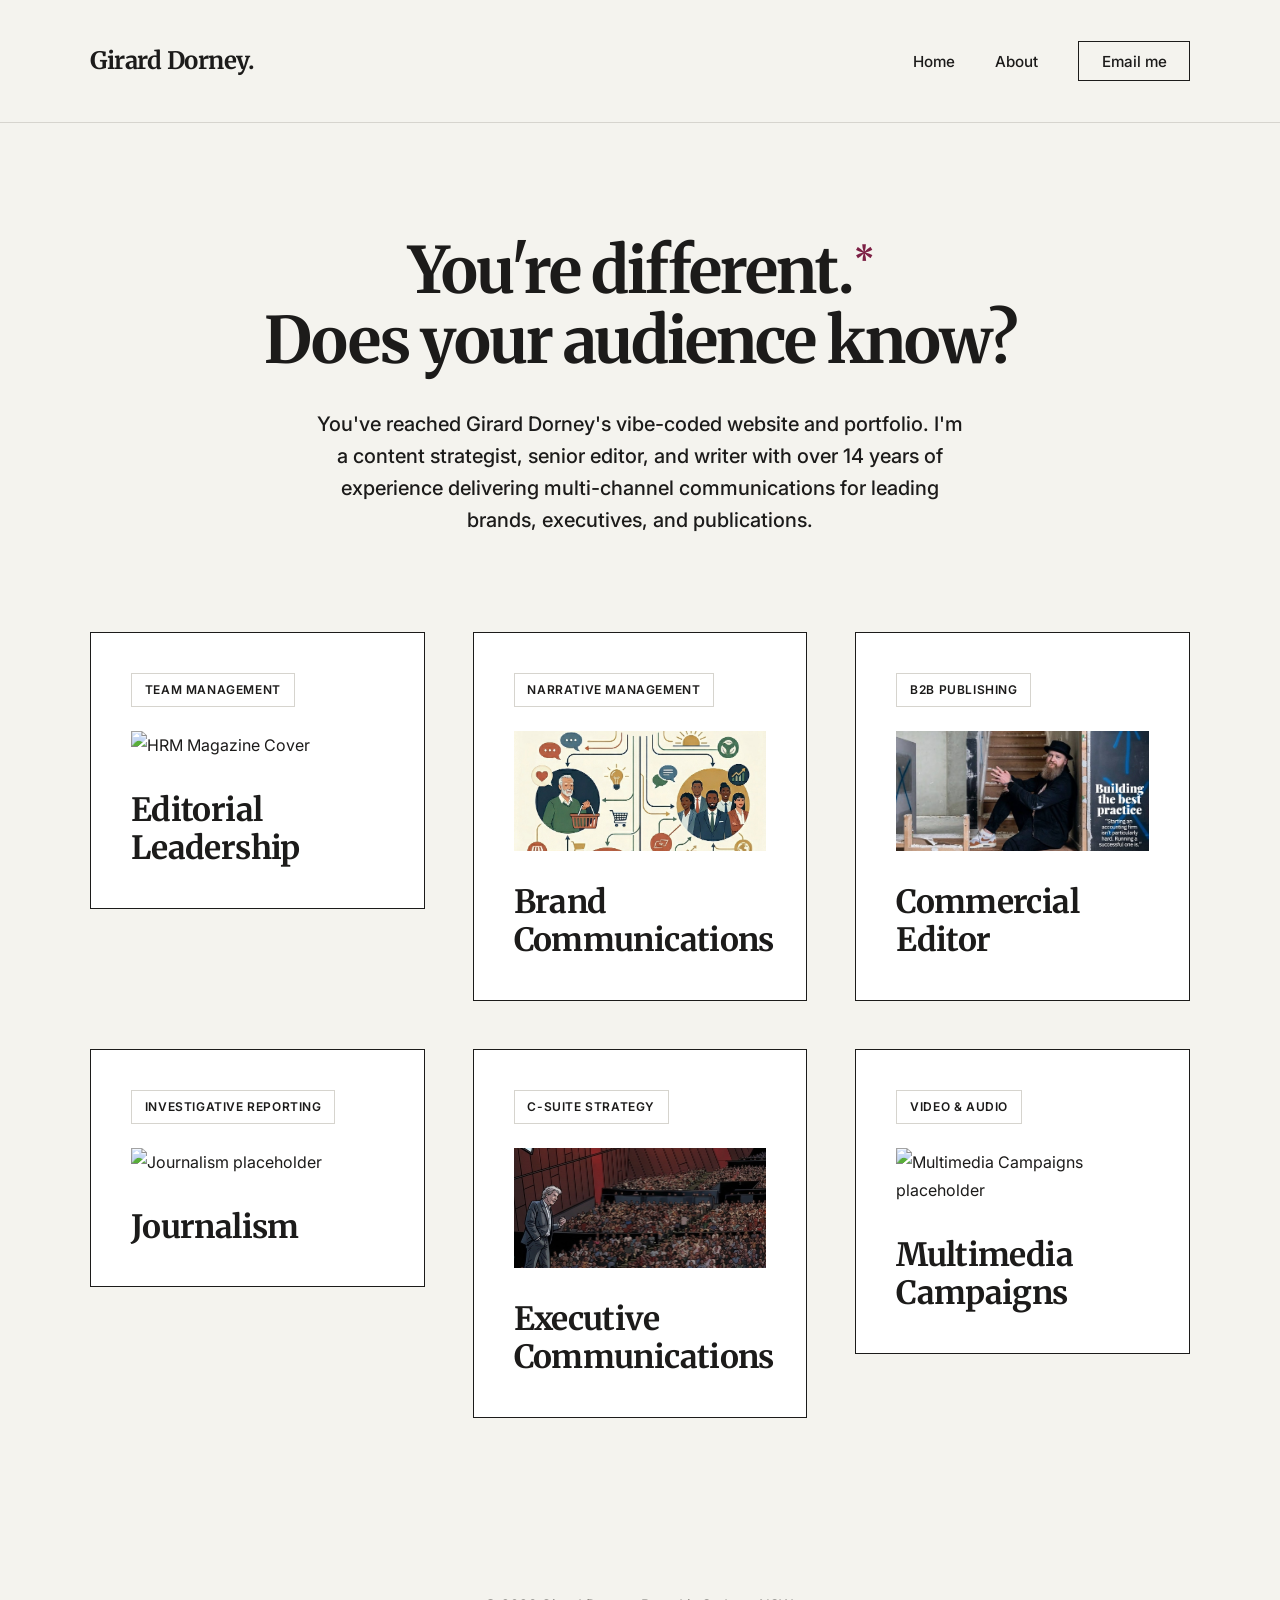
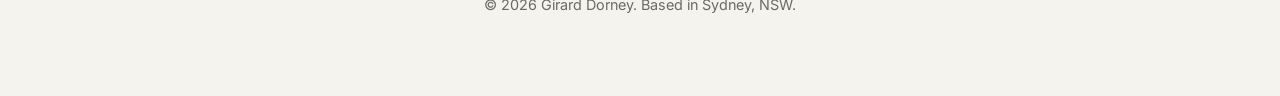
==== index.html @ 99f59e4f "Add files via upload" ====
<!DOCTYPE html>
<html lang="en">
<head>
    <meta charset="UTF-8">
    <meta name="viewport" content="width=device-width, initial-scale=1.0">
    <title>Girard Dorney | Content Strategist & Writer</title>
    <link href="https://fonts.googleapis.com/css2?family=Inter:wght@300;400;500;600&family=Merriweather:wght@300;400;700&display=swap" rel="stylesheet">
    <link rel="stylesheet" href="style.css">
</head>
<body>

    <header>
        <nav>
            <a href="index.html" class="logo">Girard Dorney.</a>
            <ul class="nav-links">
                <li><a href="index.html">Home</a></li>
                <li><a href="about.html">About</a></li>
                <li><a href="mailto:girard.dorney@gmail.com" class="btn">Email me</a></li>
            </ul>
        </nav>
    </header>

    <main>
        <section class="hero">
            <div class="hero-heading">
                <h1>You're <span class="trigger-word" id="diff-trigger" tabindex="0" role="button" aria-expanded="false">different.<span class="tooltip-content">* Before the rise of LLMs, the greatest struggle for organisations was to sound different from their competitors. Now the problem is worse. I can help.</span></span><br>Does your audience know?</h1>
            </div>
            
            <div class="hero-copy">
                <p class="lead">You've reached Girard Dorney's vibe-coded website and portfolio. I'm a content strategist, senior editor, and writer with over 14 years of experience delivering multi-channel communications for leading brands, executives, and publications.</p>
            </div>
        </section>

        <section class="portfolio-grid">
            <div class="card">
                <span class="tag">Team Management</span>
                <div class="card-image-container">
                    <img src="images/hrm-magazine-cover.png" alt="HRM Magazine Cover">
                </div>
                <h3>Editorial Leadership</h3>
                <p>Oversaw a team of writers and designers delivering a monthly magazine, website, and e-newsletter. We drove a huge YoY increase of website traffic and were key to successfully reaching client AHRI's strategic goals.</p>
                <a href="editorial_leadership.html" class="read-more">Read Breakdown &rarr;</a>
            </div>

            <div class="card">
                <span class="tag">Narrative Management</span>
                <div class="card-image-container">
                    <img src="images/brandcomms.jpg" alt="Brand Communications">
                </div>
                <h3>Brand Communications</h3>
                <p>Steered messaging for a variety of clients, from regulated financial companies during the Royal Banking Commission to a growing EAP business looking to make its mark.</p>
                <a href="brand_communications.html" class="read-more">Read Breakdown &rarr;</a>
            </div>

            <div class="card">
                <span class="tag">B2B Publishing</span>
                <div class="card-image-container">
                    <img src="images/acuity.jpg" alt="Commercial Editor placeholder">
                </div>
                <h3>Commercial Editor</h3>
                <p>Oversaw the commercial content of publications with large membership audiences, including Chartered Accountants’ Acuity and Engineers Australia’s Create, ensuring brand consistency and coordinating freelance teams.</p>
                <a href="commercial_editor.html" class="read-more">Read Breakdown &rarr;</a>
            </div>

            <div class="card">
                <span class="tag">Investigative Reporting</span>
                <div class="card-image-container">
                    <img src="images/vice.jpg" alt="Journalism placeholder">
                </div>
                <h3>Journalism</h3>
                <p>Authored over 100 articles, including for Vice Australia, Reveille Magazine, and Country Update on complex topics such as veteran mental health and Indigenous incarceration under tight deadlines.</p>
                <a href="journalism.html" class="read-more">Read Breakdown &rarr;</a>
            </div>
            
            <div class="card">
                <span class="tag">C-Suite Strategy</span>
                <div class="card-image-container">
                    <img src="images/Exec.jpg" alt="Executive Communications placeholder">
                </div>
                <h3>Executive Communications</h3>
                <p>Worked with CEOs and executive teams to provide narrative advice, draft keynote speeches, and manage external messaging.</p>
                <a href="executive_communications.html" class="read-more">Read Breakdown &rarr;</a>
            </div>

            <div class="card">
                <span class="tag">Video & Audio</span>
                <div class="card-image-container">
                    <img src="images/endo.jpg" alt="Multimedia Campaigns placeholder">
                </div>
                <h3>Multimedia Campaigns</h3>
                <p>Designed and delivered communication campaigns across multiple formats, including video editing, scriptwriting, podcasts, live blogs, and eBooks.</p>
                <a href="multimedia_campaigns.html" class="read-more">Read Breakdown &rarr;</a>
            </div>
        </section>
    </main>

    <footer>
        <p>&copy; 2026 Girard Dorney. Based in Sydney, NSW.</p>
    </footer>

    <script>
        document.addEventListener('DOMContentLoaded', () => {
            const trigger = document.getElementById('diff-trigger');
            
            function toggleTooltip(e) {
                // Prevent bubbling so document click listener doesn't immediately close it
                if(e) e.stopPropagation();
                
                const isActive = trigger.classList.contains('active');
                trigger.classList.toggle('active');
                trigger.setAttribute('aria-expanded', !isActive);
            }

            // Click listener
            trigger.addEventListener('click', toggleTooltip);

            // Keyboard listener (Enter/Space) for accessibility
            trigger.addEventListener('keydown', (e) => {
                if (e.key === 'Enter' || e.key === ' ') {
                    e.preventDefault();
                    toggleTooltip(e);
                }
            });

            // Close tooltip when clicking anywhere else on the page
            document.addEventListener('click', (e) => {
                if (trigger.classList.contains('active') && !trigger.contains(e.target)) {
                    trigger.classList.remove('active');
                    trigger.setAttribute('aria-expanded', 'false');
                }
            });
        });
    </script>
</body>
</html>
---- style.css ----
/* --- Global Styles --- */
:root {
    --bg-color: #f4f3ee; /* Warm, sophisticated paper tone */
    --surface-color: #ffffff;
    --text-main: #1c1b1a; /* Deep rich ink black */
    --text-muted: #6b6a65;
    --accent-color: #7c1f44; /* Vibrant Aubergine */
    --accent-hover: #591430;
    --border-color: #d6d4ce;
    --radius-md: 0px; /* Sharp corners for a print feel */
    --radius-lg: 0px;
}

body {
    font-family: 'Inter', -apple-system, sans-serif;
    background-color: var(--bg-color);
    color: var(--text-main);
    line-height: 1.75;
    margin: 0;
    padding: 0;
    -webkit-font-smoothing: antialiased;
}

a {
    color: var(--accent-color);
    text-decoration: none;
    transition: all 0.2s ease;
}

a:hover {
    color: var(--text-main);
}

/* --- Typography Overrides for Print Feel --- */
h1, h2, h3, .logo {
    font-family: 'Merriweather', serif;
    color: var(--text-main);
}

/* --- Navigation --- */
header {
    background-color: transparent; 
    padding: 2.5rem 5%;
    border-bottom: 1px solid var(--border-color);
}

nav {
    display: flex;
    justify-content: space-between;
    align-items: center;
    max-width: 1100px;
    margin: 0 auto;
}

.logo {
    font-size: 1.5rem;
    font-weight: 700;
    letter-spacing: -0.02em;
}

.nav-links {
    list-style: none;
    display: flex;
    gap: 2.5rem;
    align-items: center;
    margin: 0;
    padding: 0;
}

.nav-links a {
    color: var(--text-main);
    font-weight: 500;
    font-size: 0.95rem;
    font-family: 'Inter', sans-serif;
}

.nav-links a:hover {
    color: var(--accent-color);
}

.nav-links a.btn {
    background-color: transparent;
    color: var(--text-main);
    padding: 0.6rem 1.4rem;
    border-radius: var(--radius-md); 
    border: 1px solid var(--text-main);
    transition: all 0.2s ease;
}

.nav-links a.btn:hover {
    background-color: var(--text-main);
    color: var(--bg-color);
}

/* --- HERO SECTION: INTERACTIVE CENTERED LAYOUT --- */
.hero {
    max-width: 800px;
    margin: 7rem auto 6rem auto;
    padding: 0 1.5rem;
    text-align: center;
}

.hero-heading h1 {
    font-size: 4rem;
    margin: 0 0 2rem 0;
    letter-spacing: -0.03em;
    line-height: 1.1;
}

/* The Interactive Trigger Word */
.trigger-word {
    position: relative;
    cursor: pointer;
    display: inline-block;
    transition: color 0.3s ease;
}

/* Editorial highlight block */
.trigger-word::before {
    content: '';
    position: absolute;
    bottom: 4px;
    left: -4px;
    right: -4px;
    height: 0;
    background-color: var(--accent-color);
    opacity: 0;
    transition: all 0.3s cubic-bezier(0.4, 0, 0.2, 1);
    z-index: -1;
}

.trigger-word:hover::before, 
.trigger-word.active::before {
    height: 100%;
    bottom: 0;
    opacity: 0.1;
}

.trigger-word:hover,
.trigger-word.active {
    color: var(--accent-color);
}

.trigger-word::after {
    content: '*';
    font-size: 0.5em;
    vertical-align: super;
    color: var(--accent-color);
    margin-left: 2px;
}

.hero-copy {
    max-width: 650px;
    margin: 0 auto;
}

.hero-copy p.lead {
    font-size: 1.25rem;
    color: var(--text-main);
    font-weight: 500;
    line-height: 1.6;
    margin-bottom: 0;
}

/* THE EDITORIAL TOOLTIP */
.tooltip-content {
    position: absolute;
    top: calc(100% + 15px);
    left: 50%;
    transform: translateX(-50%) translateY(-10px);
    width: 400px;
    background-color: var(--surface-color);
    border: 1px solid var(--text-main);
    padding: 1.5rem;
    font-size: 1rem;
    color: var(--text-main);
    font-weight: 400;
    font-family: 'Merriweather', serif;
    font-style: italic;
    text-align: left;
    line-height: 1.8;
    letter-spacing: normal;
    white-space: normal;
    box-shadow: 4px 4px 0px var(--accent-color);
    opacity: 0;
    visibility: hidden;
    pointer-events: none;
    transition: all 0.3s cubic-bezier(0.4, 0, 0.2, 1);
    z-index: 10;
}

.trigger-word:hover .tooltip-content,
.trigger-word.active .tooltip-content {
    opacity: 1;
    visibility: visible;
    transform: translateX(-50%) translateY(0);
}

/* --- Portfolio Grid (Index Page) --- */
.portfolio-grid {
    display: grid;
    grid-template-columns: repeat(auto-fit, minmax(320px, 1fr));
    gap: 3rem;
    max-width: 1100px;
    margin: 0 auto 6rem auto;
    padding: 0 1.5rem;
    align-items: start;
}

.card {
    background-color: var(--surface-color);
    padding: 2.5rem;
    border: 1px solid var(--text-main); 
    transition: all 0.4s cubic-bezier(0.4, 0, 0.2, 1);
    position: relative;
    cursor: pointer;
    overflow: hidden;
    display: flex;
    flex-direction: column;
}

.card:hover {
    transform: translate(-8px, -8px);
    box-shadow: 8px 8px 0px var(--accent-color);
}

.card-image-container {
    width: 100%;
    margin: 1.5rem 0 1rem 0;
    max-height: 120px; 
    overflow: hidden;
    background-color: transparent;
    transition: max-height 0.6s cubic-bezier(0.4, 0, 0.2, 1);
    display: flex;
    align-items: center;
}

.card:hover .card-image-container {
    max-height: 400px;
    transition: max-height 0.7s; 
}

.card-image-container img {
    display: block;
    width: 100%; /* Stretches exactly to the text margins */
    height: auto%;
    object-fit: cover; /* Ensures the image fills the landscape container uniformly */
    object-position: center;
    transition: transform 0.7s ease;
}

.card:hover .card-image-container img {
    transform: scale(1.00);
}
/* Hover Reveal Logic */
.card p, .card .read-more {
    max-height: 0;
    opacity: 0;
    margin: 0;
    overflow: hidden;
    transition: all 0.7s cubic-bezier(0.4, 0, 0.2, 1);
}

.card p {
    font-size: 0.95rem; 
    color: var(--text-muted);
}

.card:hover p {
    max-height: 500px; 
    opacity: 1;
    margin-bottom: 2rem;
    margin-top: 1.5rem;
}

.card:hover .read-more {
    max-height: 50px;
    opacity: 1;
}

.tag {
    font-size: 0.75rem;
    text-transform: uppercase;
    letter-spacing: 0.05em;
    color: var(--text-main);
    border: 1px solid var(--border-color);
    padding: 0.35rem 0.8rem;
    align-self: flex-start;
    font-weight: 600;
    font-family: 'Inter', sans-serif;
}

.card h3 {
    margin: 1rem 0 0 0;
    font-size: 2rem;
    letter-spacing: -0.02em;
    line-height: 1.2;
}

.card .read-more::after {
    content: "";
    position: absolute;
    top: 0;
    left: 0;
    right: 0;
    bottom: 0;
    z-index: 1;
}

/* --- Project Detail Page --- */
.project-container {
    max-width: 720px;
    margin: 5rem auto;
    padding: 0 1.5rem;
}

.project-header {
    margin-bottom: 4rem;
    text-align: center;
    border-bottom: 1px solid var(--border-color);
    padding-bottom: 3rem;
}

.project-header h1 {
    font-size: 3.5rem;
    margin: 1.5rem 0 1rem 0;
    letter-spacing: -0.03em;
    line-height: 1.2;
}

.project-meta {
    color: var(--accent-color);
    font-size: 0.95rem;
    font-weight: 600;
    font-family: 'Inter', sans-serif;
    text-transform: uppercase;
    letter-spacing: 1px;
}

.project-content {
    font-family: 'Merriweather', serif; 
    font-size: 1.2rem;
    line-height: 1.9;
    color: var(--text-main);
}

.project-content p {
    margin-bottom: 1.75rem;
}

.project-content h2 {
    font-family: 'Inter', sans-serif;
    font-size: 1.25rem;
    text-transform: uppercase;
    letter-spacing: 1px;
    margin-top: 4rem;
    margin-bottom: 1.5rem;
    color: var(--text-muted);
}

.project-actions {
    margin-top: 4rem;
    text-align: center;
    padding-top: 3rem;
    border-top: 1px solid var(--border-color);
}

.project-actions .btn {
    background-color: transparent;
    color: var(--text-main);
    padding: 1rem 2.5rem;
    border: 1px solid var(--text-main);
    font-family: 'Inter', sans-serif;
    font-weight: 500;
    display: inline-block;
    transition: all 0.2s ease;
}

.project-actions .btn:hover {
    background-color: var(--accent-color);
    color: white;
    border-color: var(--accent-color);
    transform: translate(-4px, -4px);
    box-shadow: 4px 4px 0px var(--text-main);
}

.project-content p a,
.about-content p a,
.project-content li a,
.about-content li a {
    text-decoration: underline;
    text-decoration-color: var(--accent-color);
    text-underline-offset: 3px;
    text-decoration-thickness: 1px; 
}

.project-content p a:hover,
.about-content p a:hover,
.project-content li a:hover,
.about-content li a:hover {
    text-decoration-color: var(--text-main);
    color: var(--text-main);
}

.project-hero {
    width: 100%; /* Tells it to perfectly fill the 720px parent container */
    margin-top: 1rem;
    margin-bottom: 4rem;
}

.project-hero img {
    width: 100%;
    height: auto;
    max-height: 500px; /* Adjusted down to match the narrower width */
    object-fit: cover; 
    display: block;
    border: 1px solid var(--border-color); 
}

/* --- About Container --- */
.about-container {
    max-width: 720px; 
    margin: 5rem auto;
    padding: 0 1.5rem;
}

.about-header {
    margin-bottom: 3.5rem;
    text-align: left;
    border-bottom: 1px solid var(--border-color);
    padding-bottom: 3rem;
}

.about-header h1 {
    font-size: 4rem;
    margin: 0 0 1.5rem 0;
    letter-spacing: -0.04em;
    line-height: 1.1;
}

.about-meta {
    color: var(--accent-color);
    font-weight: 600;
    font-size: 1rem;
    margin: 0;
    font-family: 'Inter', sans-serif;
    text-transform: uppercase;
    letter-spacing: 1px;
}

.about-content {
    font-family: 'Merriweather', serif;
    font-size: 1.2rem;
    line-height: 1.9;
    color: var(--text-main);
}

.about-content p {
    margin-bottom: 1.75rem;
}

.about-content h2 {
    font-family: 'Inter', sans-serif;
    font-size: 1.25rem;
    color: var(--text-muted);
    text-transform: uppercase;
    letter-spacing: 1px;
    margin-top: 4rem;
    margin-bottom: 2rem;
}

/* Resume Item */
.resume-item {
    margin-bottom: 3rem;
    font-family: 'Inter', sans-serif;
    border-left: 2px solid var(--border-color);
    padding-left: 1.5rem;
}

.resume-role {
    display: flex;
    justify-content: space-between;
    align-items: baseline;
    margin-bottom: 0.25rem;
}

.resume-role h3 {
    margin: 0;
    font-size: 1.35rem;
    color: var(--text-main);
    font-family: 'Merriweather', serif;
}

.resume-date {
    font-size: 0.9rem;
    color: var(--accent-color);
    font-weight: 600;
}

.resume-company {
    font-weight: 500;
    color: var(--text-muted);
    margin-bottom: 1rem;
    font-size: 1rem;
}

.resume-desc {
    font-family: 'Inter', sans-serif;
    font-size: 1rem;
    color: var(--text-main);
    line-height: 1.7;
    margin: 0;
}

/* Skills Grid */
.skills-grid {
    display: grid;
    grid-template-columns: repeat(auto-fit, minmax(250px, 1fr));
    gap: 1.5rem;
    font-family: 'Inter', sans-serif;
    margin-top: 2rem;
}

.skill-item {
    padding: 1.5rem;
    border: 1px solid var(--text-main);
    font-size: 0.95rem;
    color: var(--text-main);
    line-height: 1.6;
    transition: all 0.2s ease;
}

.skill-item:hover {
    transform: translate(-4px, -4px);
    box-shadow: 4px 4px 0px var(--border-color);
}

.skill-item strong {
    display: block;
    margin-bottom: 0.5rem;
    color: var(--accent-color);
    font-size: 1.05rem;
    font-family: 'Merriweather', serif;
}

/* --- Action Area / Footer --- */
.action-area {
    margin-top: 5rem;
    text-align: center;
    padding-top: 3rem;
    border-top: 1px solid var(--border-color);
}

.action-area .btn {
    background-color: transparent;
    color: var(--text-main);
    padding: 1rem 2.5rem;
    border: 1px solid var(--text-main);
    font-family: 'Inter', sans-serif;
    font-weight: 500;
    font-size: 1.05rem;
    display: inline-block;
    transition: all 0.2s ease;
}

.action-area .btn:hover {
    background-color: var(--accent-color);
    color: white;
    border-color: var(--accent-color);
    transform: translate(-4px, -4px);
    box-shadow: 4px 4px 0px var(--text-main);
}

footer {
    text-align: center;
    padding: 4rem 1rem;
    color: var(--text-muted);
    font-size: 0.9rem;
    font-family: 'Inter', sans-serif;
}

/* --- Responsive Adjustments --- */
@media (max-width: 600px) {
    .resume-role {
        flex-direction: column;
    }
    .resume-date {
        margin-top: 0.25rem;
    }
    .hero h1, .about-header h1 {
        font-size: 2.75rem;
    }
    .project-header h1 {
        font-size: 2.5rem;
    }
    .nav-links {
        gap: 1.25rem;
    }
    .card:hover {
        transform: translate(-4px, -4px);
        box-shadow: 4px 4px 0px var(--accent-color);
    }
}
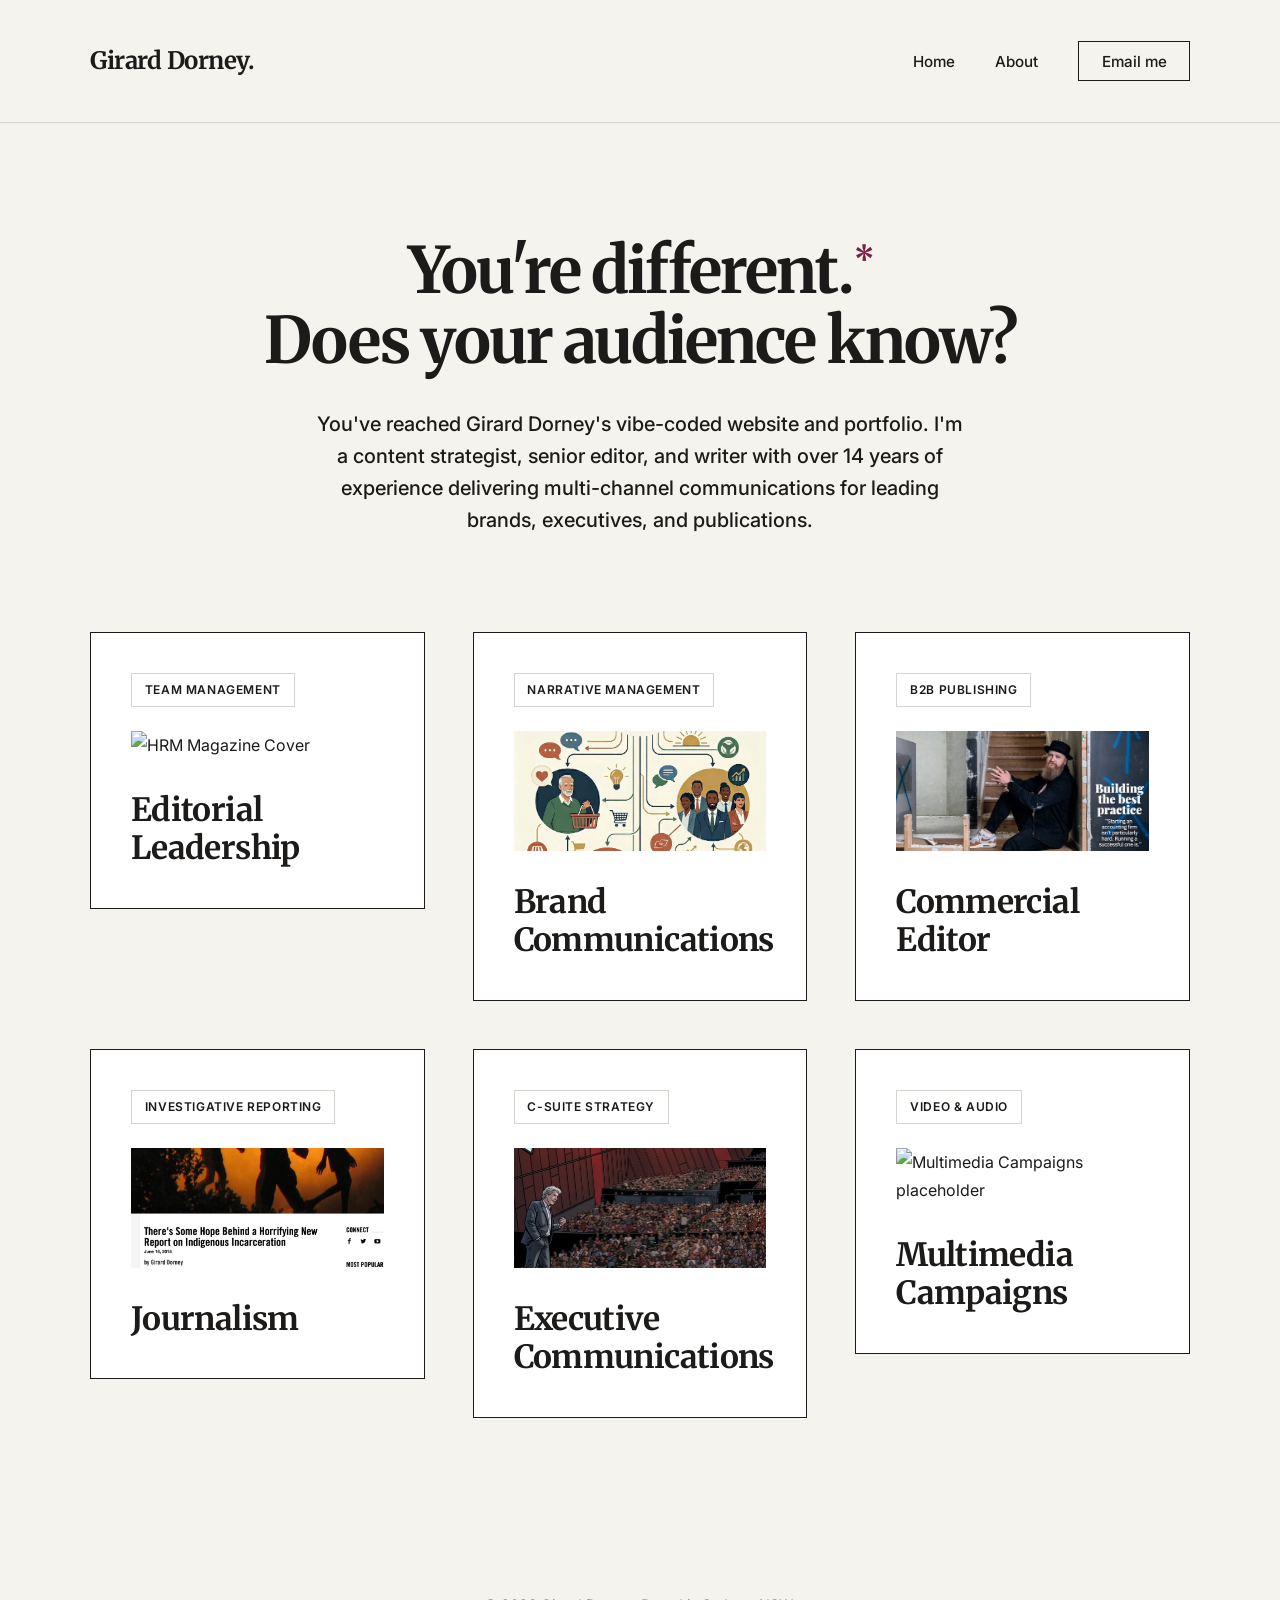
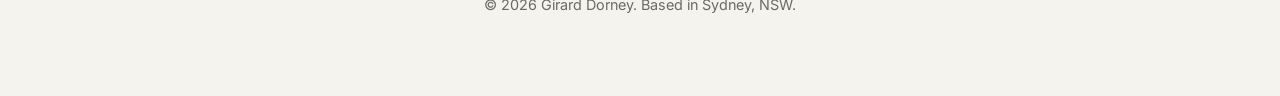
==== commit cf2aacbd: "Update index.html" ====
--- a/index.html
+++ b/index.html
@@ -65,7 +65,7 @@
             <div class="card">
                 <span class="tag">Investigative Reporting</span>
                 <div class="card-image-container">
-                    <img src="images/vice.jpg" alt="Journalism placeholder">
+                    <img src="images/Vice.jpg" alt="Journalism placeholder">
                 </div>
                 <h3>Journalism</h3>
                 <p>Authored over 100 articles, including for Vice Australia, Reveille Magazine, and Country Update on complex topics such as veteran mental health and Indigenous incarceration under tight deadlines.</p>
@@ -132,4 +132,4 @@
         });
     </script>
 </body>
-</html>+</html>
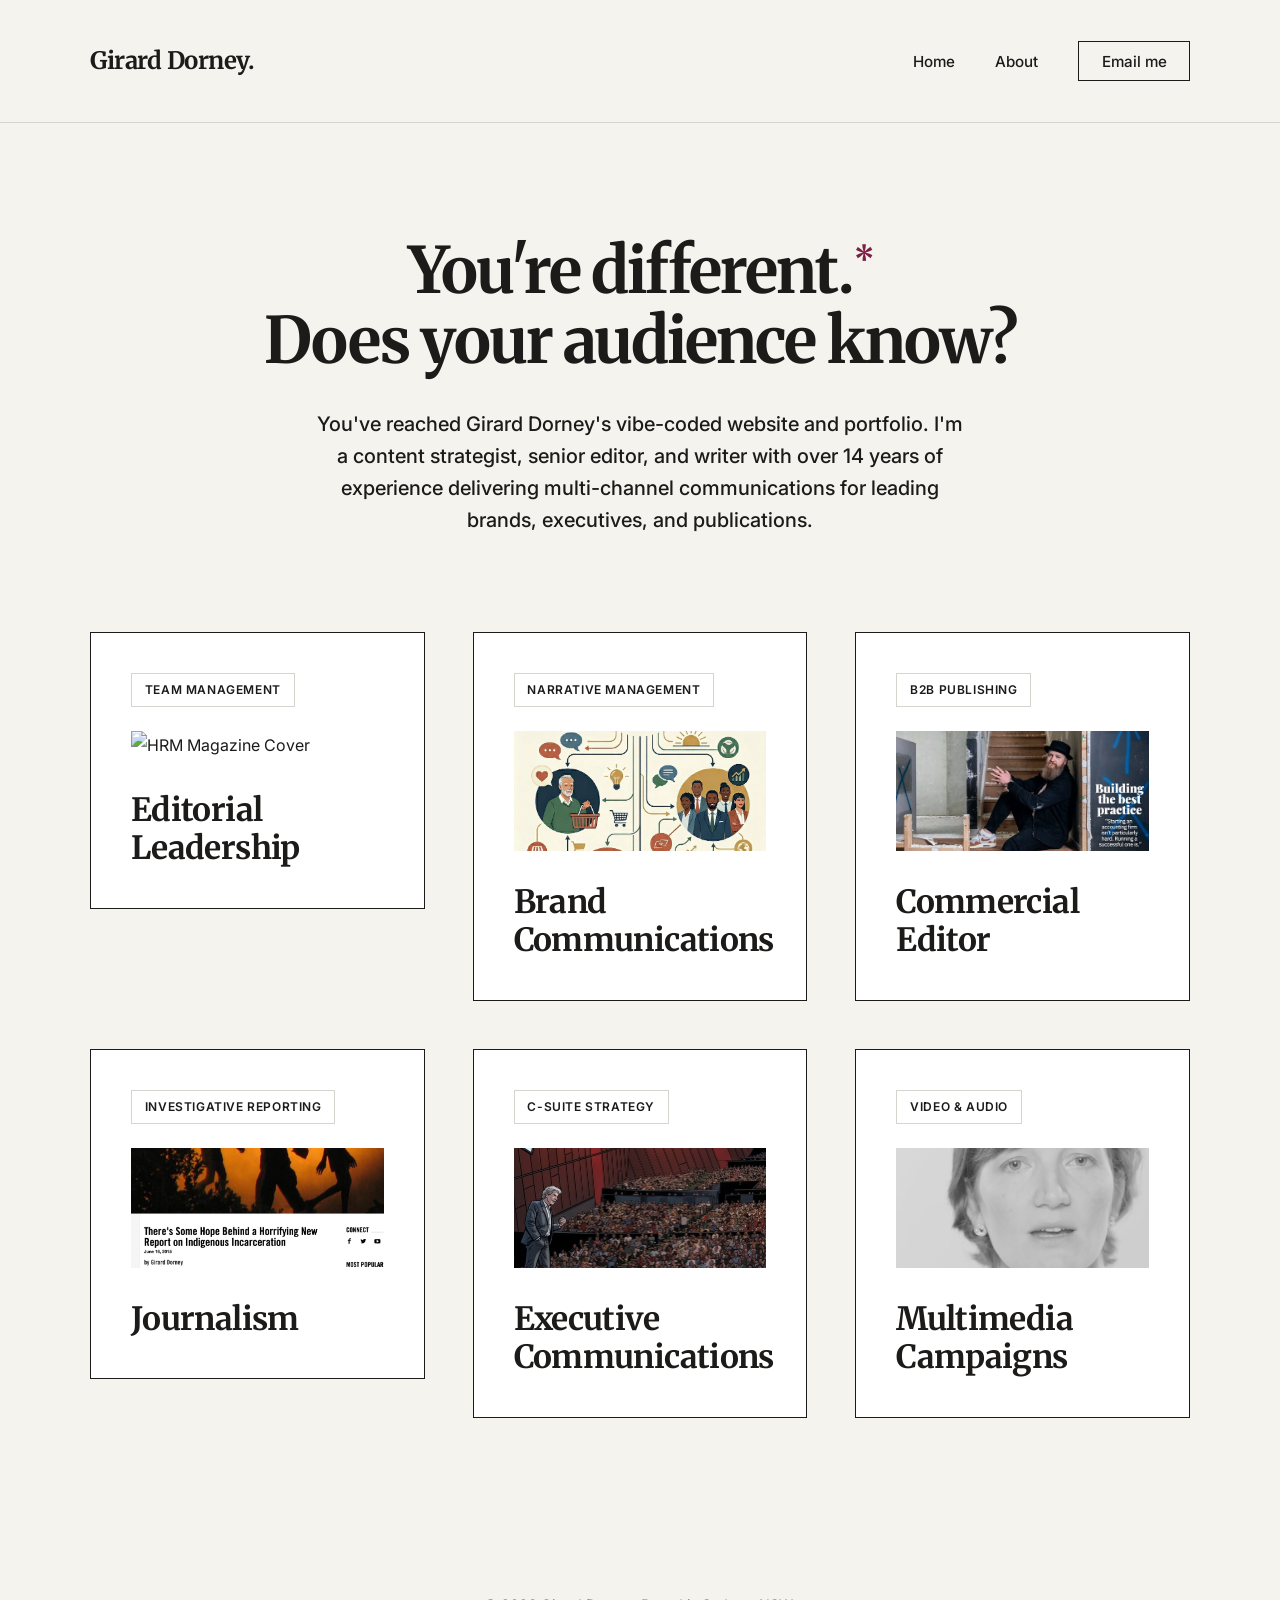
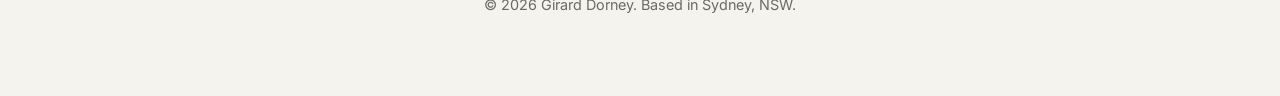
==== commit cf08baee: "Update index.html" ====
--- a/index.html
+++ b/index.html
@@ -85,7 +85,7 @@
             <div class="card">
                 <span class="tag">Video & Audio</span>
                 <div class="card-image-container">
-                    <img src="images/endo.jpg" alt="Multimedia Campaigns placeholder">
+                    <img src="images/Endo.jpg" alt="Multimedia Campaigns placeholder">
                 </div>
                 <h3>Multimedia Campaigns</h3>
                 <p>Designed and delivered communication campaigns across multiple formats, including video editing, scriptwriting, podcasts, live blogs, and eBooks.</p>
